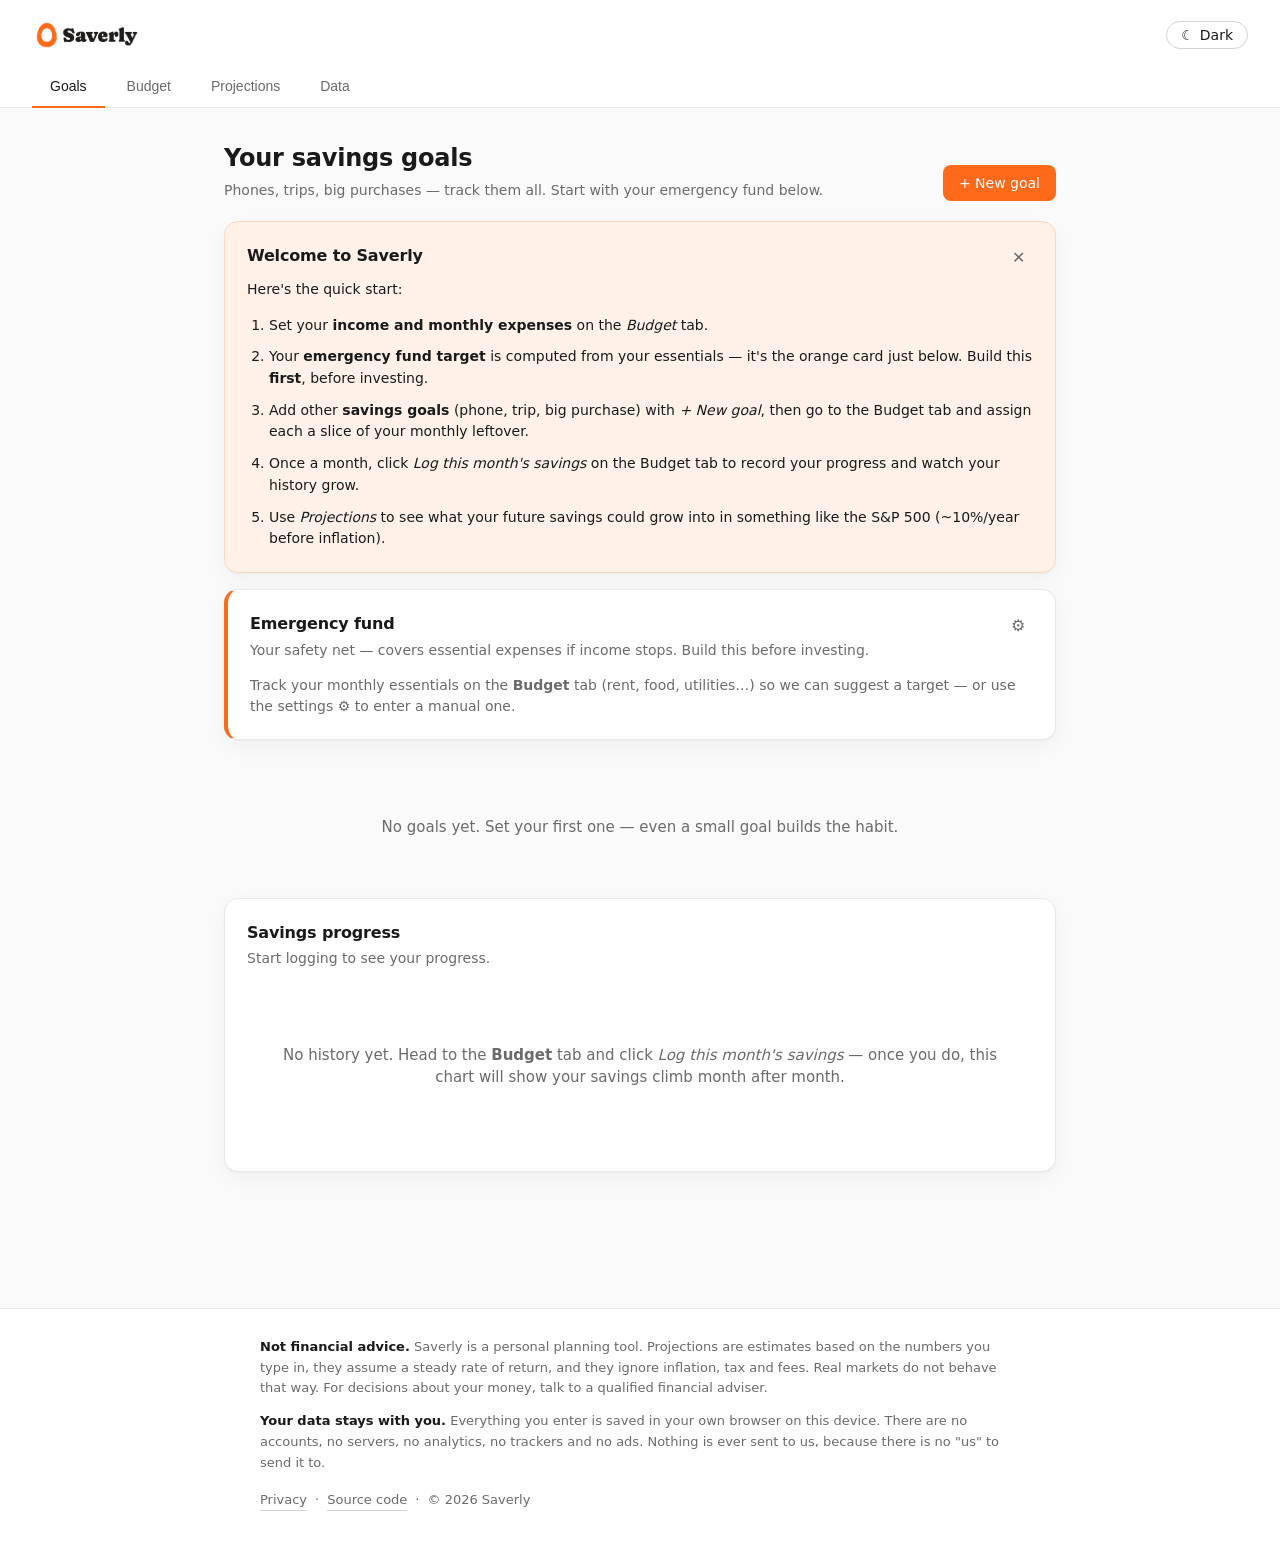
==== app.html @ cd6bf4cd "Add files via upload" ====
<!DOCTYPE html>
<html lang="en">
<head>
  <meta charset="UTF-8" />
  <meta name="viewport" content="width=device-width, initial-scale=1.0" />
  <title>Saverly - the app</title>
  <meta name="description" content="Free, private savings planner. Set goals, build an emergency fund, budget with the 50/30/20 rule, and project your growth. Your data never leaves your browser." />
  <link rel="canonical" href="https://saverly.app/app.html" />
  <meta name="robots" content="index, follow, max-image-preview:large" />

  <!-- Link previews (WhatsApp, Facebook, LinkedIn, iMessage, Slack) -->
  <meta property="og:type" content="website" />
  <meta property="og:site_name" content="Saverly" />
  <meta property="og:title" content="Saverly - Free Savings Goal Tracker &amp; Budget Planner" />
  <meta property="og:description" content="Set savings goals, build an emergency fund, budget with the 50/30/20 rule, and see how your money grows. Free, no account, your data stays on your device." />
  <meta property="og:url" content="https://saverly.app/app.html" />
  <meta property="og:image" content="https://saverly.app/og-image.png" />
  <meta property="og:image:width" content="1200" />
  <meta property="og:image:height" content="630" />
  <meta property="og:image:alt" content="Saverly - save, plan, grow" />
  <meta property="og:locale" content="en_GB" />
  <meta name="twitter:card" content="summary_large_image" />
  <meta name="twitter:title" content="Saverly - Free Savings Goal Tracker &amp; Budget Planner" />
  <meta name="twitter:description" content="Set savings goals, build an emergency fund, budget with the 50/30/20 rule, and see how your money grows. Free, no account, private." />
  <meta name="twitter:image" content="https://saverly.app/og-image.png" />

  <meta name="theme-color" content="#ff6a1a" />
  <meta name="color-scheme" content="light only" />
  <meta name="apple-mobile-web-app-capable" content="yes" />
  <meta name="mobile-web-app-capable" content="yes" />
  <meta name="apple-mobile-web-app-status-bar-style" content="default" />
  <meta name="apple-mobile-web-app-title" content="Saverly" />
  <link rel="manifest" href="manifest.webmanifest" />
  <link rel="icon" type="image/svg+xml" href="icon.svg" />
  <link rel="icon" type="image/png" sizes="32x32" href="favicon-32.png" />
  <link rel="icon" type="image/png" sizes="16x16" href="favicon-16.png" />
  <link rel="icon" href="favicon.ico" sizes="any" />
  <link rel="apple-touch-icon" sizes="180x180" href="apple-touch-icon.png" />
  <link rel="stylesheet" href="styles.css" />

  <!-- Tells Google exactly what this page is -->
  <script type="application/ld+json">
  {
    "@context": "https://schema.org",
    "@type": "WebApplication",
    "name": "Saverly",
    "url": "https://saverly.app/app.html",
    "description": "Free, private savings planner. Set goals, build an emergency fund, budget with the 50/30/20 rule, and project your growth. Your data never leaves your browser.",
    "applicationCategory": "FinanceApplication",
    "operatingSystem": "Any (web browser)",
    "browserRequirements": "Requires JavaScript",
    "offers": { "@type": "Offer", "price": "0", "priceCurrency": "EUR" },
    "featureList": [
      "Savings goals with progress tracking",
      "Emergency fund planner",
      "50/30/20 monthly budget",
      "Compound growth projections",
      "Export and import your data as JSON",
      "Works offline, installable as an app"
    ]
  }
  </script>
  <script>
    // Apply saved theme before paint so there's no flash of the wrong palette.
    try {
      var t = localStorage.getItem("nestegg.theme");
      if (t === "dark") document.documentElement.setAttribute("data-theme", "dark");
    } catch (e) {}
  </script>
</head>
<body>
  <header class="app-header">
    <div class="brand">
      <div class="brand-left">
        <h1 class="brand-title">
          <a href="index.html" aria-label="Saverly home"><span class="brand-logo" role="img" aria-label="Saverly"></span>
          </a><span class="visually-hidden">Saverly</span>
        </h1>
      </div>
      <button class="theme-toggle" id="theme-toggle" aria-label="Toggle theme">
        <span id="theme-toggle-icon">☾</span>
        <span id="theme-toggle-label">Dark</span>
      </button>
    </div>
    <nav class="tabs" role="tablist">
      <button class="tab active" data-view="goals" role="tab">Goals</button>
      <button class="tab" data-view="budget" role="tab">Budget</button>
      <button class="tab" data-view="projections" role="tab">Projections</button>
      <button class="tab" data-view="data" role="tab">Data</button>
    </nav>
  </header>

  <main class="container">

    <!-- Global notice: backup reminder / install nudge. Shown on every tab. -->
    <div class="notice hidden" id="global-notice" role="status">
      <div class="notice-body">
        <p class="notice-text" id="global-notice-text"></p>
        <div class="notice-actions">
          <button class="btn btn-primary btn-sm" id="global-notice-action">Back up now</button>
          <button class="btn btn-ghost btn-sm" id="global-notice-dismiss">Not now</button>
        </div>
      </div>
    </div>

    <!-- ───────── GOALS ───────── -->
    <section class="view active" id="view-goals">
      <div class="view-header">
        <div>
          <h2>Your savings goals</h2>
          <p class="subtle">Phones, trips, big purchases — track them all. Start with your emergency fund below.</p>
        </div>
        <button class="btn btn-primary" id="add-goal-btn">+ New goal</button>
      </div>

      <div class="card onboarding-card hidden" id="onboarding-card">
        <div class="onboarding-header">
          <h3>Welcome to Saverly</h3>
          <button class="btn-icon" id="onboarding-dismiss" title="Dismiss" aria-label="Dismiss">✕</button>
        </div>
        <p class="card-text" style="color: var(--ink);">Here's the quick start:</p>
        <ol class="onboarding-steps">
          <li>Set your <strong>income and monthly expenses</strong> on the <em>Budget</em> tab.</li>
          <li>Your <strong>emergency fund target</strong> is computed from your essentials — it's the orange card just below. Build this <strong>first</strong>, before investing.</li>
          <li>Add other <strong>savings goals</strong> (phone, trip, big purchase) with <em>+ New goal</em>, then go to the Budget tab and assign each a slice of your monthly leftover.</li>
          <li>Once a month, click <em>Log this month's savings</em> on the Budget tab to record your progress and watch your history grow.</li>
          <li>Use <em>Projections</em> to see what your future savings could grow into in something like the S&amp;P 500 (~10%/year before inflation).</li>
        </ol>
      </div>

      <div class="card networth-card hidden" id="networth-card">
        <div class="networth-label">Your savings, so far</div>
        <div class="networth-value" id="networth-value">€0</div>
        <div class="networth-sub" id="networth-sub"></div>
      </div>

      <div class="card emergency-fund-card" id="emergency-fund-card">
        <div class="ef-header">
          <div>
            <h3>Emergency fund</h3>
            <p class="subtle">Your safety net — covers essential expenses if income stops. Build this before investing.</p>
          </div>
          <button class="btn-icon" id="ef-settings-toggle" title="Settings">⚙</button>
        </div>

        <div class="ef-body" id="ef-body"></div>

        <div class="ef-settings hidden" id="ef-settings">
          <div class="form-row">
            <label>
              <span>Months of essentials to cover</span>
              <input type="range" id="ef-months" min="1" max="12" step="1" value="6" />
              <output id="ef-months-out">6 months</output>
            </label>
          </div>
          <div class="form-row">
            <label>
              <span>Manual target override (€)</span>
              <input type="number" id="ef-manual-target" min="0" step="100" placeholder="leave blank to auto-compute" />
            </label>
            <label>
              <span>Current balance (€)</span>
              <input type="number" id="ef-saved" min="0" step="10" />
            </label>
          </div>
          <p class="footnote">"Essentials" = Housing, Utilities, Phone &amp; internet, Food &amp; groceries, Transport, Health &amp; insurance.</p>
        </div>
      </div>

      <div class="goal-form hidden" id="goal-form">
        <h3 class="goal-form-title" id="goal-form-title">New goal</h3>
        <div class="form-row">
          <label style="flex: 0 0 110px;">
            <span>Icon</span>
            <select id="goal-icon">
              <option value="">—</option>
              <option value="✈">✈ Travel</option>
              <option value="🏖">🏖 Vacation</option>
              <option value="📱">📱 Tech</option>
              <option value="🏠">🏠 Home</option>
              <option value="🚗">🚗 Car</option>
              <option value="👶">👶 Baby</option>
              <option value="🎓">🎓 Education</option>
              <option value="💍">💍 Wedding</option>
              <option value="🎁">🎁 Gift</option>
              <option value="💰">💰 Money</option>
            </select>
          </label>
          <label>
            <span>Goal name</span>
            <input type="text" id="goal-name" placeholder="e.g. Trip to Japan" />
          </label>
          <label style="flex: 0 0 130px;">
            <span>Target (€)</span>
            <input type="number" id="goal-target" min="0" step="1" placeholder="2500" />
          </label>
        </div>
        <div class="form-row">
          <label>
            <span>Already saved (€)</span>
            <input type="number" id="goal-saved" min="0" step="1" placeholder="0" />
          </label>
          <label>
            <span>Target date</span>
            <input type="date" id="goal-date" />
          </label>
        </div>
        <div class="form-actions">
          <button class="btn btn-ghost" id="cancel-goal-btn">Cancel</button>
          <button class="btn btn-primary" id="save-goal-btn">Save goal</button>
        </div>
      </div>

      <div class="goal-list" id="goal-list"></div>
      <div class="empty-state hidden" id="goals-empty">
        <p>No goals yet. Set your first one — even a small goal builds the habit.</p>
      </div>

      <div class="card" id="history-card">
        <div class="card-header">
          <div>
            <h3>Savings progress</h3>
            <span class="subtle" id="history-summary">Start logging to see your progress.</span>
          </div>
        </div>
        <div class="empty-state hidden" id="history-empty">
          <p>No history yet. Head to the <strong>Budget</strong> tab and click <em>Log this month's savings</em> — once you do, this chart will show your savings climb month after month.</p>
        </div>
        <canvas id="history-chart"></canvas>
      </div>
    </section>

    <!-- ───────── BUDGET ───────── -->
    <section class="view" id="view-budget">
      <div class="view-header">
        <div>
          <h2>Monthly budget</h2>
          <p class="subtle">The 50/30/20 rule: needs, wants, and savings. Adjust to fit your life.</p>
        </div>
      </div>

      <div class="card">
        <label class="big-input">
          <span>Monthly income (€, after tax)</span>
          <input type="number" id="income" min="0" step="1" placeholder="2000" />
        </label>
      </div>

      <div class="card">
        <div class="card-header">
          <h3>How you split it</h3>
          <button class="btn btn-ghost btn-sm" id="reset-split-btn">Reset to 50/30/20</button>
        </div>
        <div class="split-rows" id="split-rows"></div>
        <div class="split-total" id="split-total"></div>
      </div>

      <div class="card hint" id="budget-hint"></div>

      <div class="card hidden" id="goal-alloc-card">
        <div class="card-header">
          <h3>Send your savings to your goals</h3>
          <span class="subtle" id="goal-alloc-summary"></span>
        </div>
        <div class="split-rows" id="goal-alloc-rows"></div>
        <div class="empty-state hidden" id="goal-alloc-empty">
          <p>No goals yet. Add one on the <strong>Goals</strong> tab and you can dedicate a slice of your savings to it.</p>
        </div>
        <div class="alloc-actions hidden" id="alloc-actions">
          <button class="btn btn-ghost btn-sm" id="suggest-split-btn" title="Distribute based on how much each goal needs per month">Suggest balanced split</button>
          <button class="btn btn-primary btn-sm" id="log-savings-btn">Log this month's savings</button>
        </div>
        <div class="log-confirm-panel hidden" id="log-confirm-panel"></div>
        <div class="log-status hidden" id="log-status">
          <span class="subtle" id="log-status-text"></span>
          <button class="btn btn-ghost btn-sm" id="undo-log-btn">Undo last log</button>
        </div>
      </div>

      <div class="card" id="expense-card">
        <div class="card-header">
          <div>
            <h3>Monthly expenses</h3>
            <span class="subtle" id="expense-total">Nothing tracked yet</span>
          </div>
          <button class="btn btn-primary btn-sm" id="add-expense-btn">+ Add expense</button>
        </div>

        <div class="expense-form hidden" id="expense-form">
          <h4 class="form-title" id="expense-form-title">New expense</h4>
          <div class="form-row">
            <label>
              <span>Description</span>
              <input type="text" id="expense-name" placeholder="e.g. Rent, Spotify, Groceries" />
            </label>
            <label>
              <span>Category</span>
              <select id="expense-category"></select>
            </label>
          </div>
          <div class="form-row">
            <label>
              <span>Amount (€)</span>
              <input type="number" id="expense-amount" min="0" step="1" placeholder="50" />
            </label>
            <label>
              <span>How often?</span>
              <select id="expense-frequency">
                <option value="monthly">Every month</option>
                <option value="yearly">Once a year</option>
              </select>
            </label>
          </div>
          <div class="form-actions">
            <button class="btn btn-ghost btn-sm" id="cancel-expense-btn">Cancel</button>
            <button class="btn btn-primary btn-sm" id="save-expense-btn">Save expense</button>
          </div>
        </div>

        <div class="expense-groups" id="expense-groups"></div>
        <div class="empty-state hidden" id="expense-empty">
          <p>No expenses tracked yet. Add your first one — even just your rent — to see how much you have left to save.</p>
        </div>
      </div>

      <div class="card hidden" id="expense-summary-card">
        <h3>Your monthly budget</h3>
        <div class="savings-rate-line hidden" id="savings-rate-line"></div>
        <div class="summary-rows" id="summary-rows"></div>
        <div class="summary-hint" id="summary-hint"></div>
      </div>
    </section>

    <!-- ───────── PROJECTIONS ───────── -->
    <section class="view" id="view-projections">
      <div class="view-header">
        <div>
          <h2>What if you keep saving?</h2>
          <p class="subtle">See what regular savings can grow into. The S&amp;P 500 averaged ~10%/year (before inflation) historically.</p>
        </div>
      </div>

      <div class="card">
        <div class="projection-inputs">
          <label>
            <span>Monthly contribution (€)</span>
            <input type="number" id="proj-monthly" min="0" step="10" value="200" />
          </label>
          <label>
            <span>Starting amount (€)</span>
            <input type="number" id="proj-initial" min="0" step="100" value="0" />
          </label>
          <label>
            <span>Years</span>
            <input type="range" id="proj-years" min="1" max="50" value="20" />
            <output id="proj-years-out">20 years</output>
          </label>
          <label>
            <span>Annual return (%)</span>
            <input type="range" id="proj-rate" min="0" max="15" step="0.5" value="10" />
            <output id="proj-rate-out">10% — S&amp;P 500 avg</output>
          </label>
          <label class="proj-full">
            <span>Annual inflation (%)</span>
            <input type="range" id="proj-inflation" min="0" max="8" step="0.5" value="2.5" />
            <output id="proj-inflation-out">2.5% — typical long-term</output>
          </label>
        </div>
      </div>

      <div class="card results">
        <div class="result-grid">
          <div class="result-block">
            <div class="result-label">Final balance</div>
            <div class="result-value" id="proj-final">€0</div>
            <div class="result-sub" id="proj-real">in today's money: €0</div>
          </div>
          <div class="result-block">
            <div class="result-label">You contributed</div>
            <div class="result-value subtle" id="proj-contrib">€0</div>
          </div>
          <div class="result-block">
            <div class="result-label">Growth from returns</div>
            <div class="result-value accent" id="proj-growth">€0</div>
          </div>
        </div>
        <canvas id="proj-chart" width="800" height="320"></canvas>
        <p class="footnote">Returns are not guaranteed. Markets fluctuate; past performance doesn't predict future results. This projection ignores inflation and taxes.</p>
      </div>
    </section>

    <!-- ───────── DATA ───────── -->
    <section class="view" id="view-data">
      <div class="view-header">
        <div>
          <h2>Your data</h2>
          <p class="subtle">Back up, restore, or reset. Everything is stored in your browser — exporting is the only way to keep it safe across devices or browser resets.</p>
        </div>
      </div>

      <div class="data-warning hidden" id="data-warning"></div>

      <div class="card">
        <h3>Install on this device</h3>
        <p class="card-text">Add Saverly to your home screen as a real app. Once installed, it opens in its own window and keeps working when you're offline.</p>
        <button class="btn btn-primary" id="install-btn" disabled>Install Saverly</button>
        <p class="card-text" id="install-help" style="margin: 14px 0 0 0; font-size: 13px;">
          <strong>iOS (Safari):</strong> tap the Share icon, then "Add to Home Screen".<br />
          <strong>Android (Chrome/Edge):</strong> the install button above turns on when the browser is ready.<br />
          <strong>Desktop (Chrome/Edge):</strong> a small install icon also appears in the address bar.
        </p>
      </div>

      <div class="card">
        <h3>Storage protection</h3>
        <p class="card-text">Browsers are allowed to clear a site's storage when space runs low, and on iPhone Safari clears it for any site you have not opened in about a week. Saverly can ask your browser to treat its data as protected instead.</p>
        <p class="card-text" id="persist-status"><strong>Checking…</strong></p>
        <button class="btn btn-primary hidden" id="persist-btn">Protect my data</button>
      </div>

      <div class="card">
        <h3>Move to another device</h3>
        <p class="card-text">Your phone and your laptop each keep their own copy, because nothing is stored on a server. To carry everything across, send yourself the file:</p>
        <ol class="steps-list">
          <li>On this device, tap <strong>Download my data</strong> below. You get a small <code>.json</code> file.</li>
          <li>Send that file to the other device however you like: email it to yourself, AirDrop it, or drop it in your cloud folder.</li>
          <li>On the other device, open Saverly, come back to this tab, and use <strong>Choose file…</strong> under Import.</li>
        </ol>
        <p class="card-text">The file goes straight from one device to the other. It never passes through us.</p>
      </div>

      <div class="card">
        <h3>Export</h3>
        <p class="card-text">Download a JSON file with all your goals, expenses, budget, emergency fund, and log history. Keep it as a backup, or use it to move to another browser or device.</p>
        <button class="btn btn-primary" id="export-btn">Download my data</button>
      </div>

      <div class="card">
        <h3>Import</h3>
        <p class="card-text">Restore from a Saverly backup file. <strong>This replaces your current data.</strong></p>
        <input type="file" id="import-file" accept=".json,application/json" hidden />
        <button class="btn btn-ghost" id="import-btn">Choose file…</button>
      </div>

      <div class="card">
        <h3>Reset</h3>
        <p class="card-text">Clear everything and start fresh. <strong>This cannot be undone</strong> — export a backup first if there's any chance you'll want it back.</p>
        <button class="btn btn-ghost danger" id="reset-btn">Reset everything</button>
      </div>
    </section>
  </main>

  <footer class="site-footer">
    <div class="site-footer-inner">
      <p><strong>Not financial advice.</strong> Saverly is a personal planning tool. Projections are estimates based on the numbers you type in, they assume a steady rate of return, and they ignore inflation, tax and fees. Real markets do not behave that way. For decisions about your money, talk to a qualified financial adviser.</p>
      <p><strong>Your data stays with you.</strong> Everything you enter is saved in your own browser on this device. There are no accounts, no servers, no analytics, no trackers and no ads. Nothing is ever sent to us, because there is no "us" to send it to.</p>
      <p class="site-footer-links">
        <a href="privacy.html">Privacy</a>
        <span aria-hidden="true">·</span>
        <a href="https://github.com/CatCarmo/saverly" rel="noopener">Source code</a>
        <span aria-hidden="true">·</span>
        <span>© 2026 Saverly</span>
      </p>
    </div>
  </footer>

  <script src="app.js"></script>
</body>
</html>
---- styles.css ----
:root {
  color-scheme: only light;
  --white: #ffffff;
  --bg: #fafafa;
  --black: #0f0f0f;
  --ink: #1a1a1a;
  --muted: #6b6b6b;
  --line: #e8e8e8;
  --line-strong: #d4d4d4;
  --orange: #ff6a1a;
  --orange-soft: #fff1e8;
  --orange-deep: #e85a0c;
  --shadow: 0 1px 2px rgba(0, 0, 0, 0.04), 0 8px 24px rgba(0, 0, 0, 0.04);
  --radius: 14px;
  --radius-sm: 8px;
}

[data-theme="dark"] {
  color-scheme: only dark;
  --white: #1c1c1e;     /* card surface */
  --bg: #0a0a0a;        /* page background */
  --black: #ffffff;     /* contrast color for "done" indicators */
  --ink: #f0f0f0;
  --muted: #8e8e93;
  --line: #2a2a2c;
  --line-strong: #3a3a3c;
  --orange: #ff6a1a;
  --orange-soft: #2a1a10; /* warm dark tint, replaces light orange */
  --orange-deep: #ff8540;
  --shadow: 0 1px 2px rgba(0, 0, 0, 0.5), 0 8px 24px rgba(0, 0, 0, 0.5);
}

* { box-sizing: border-box; }

html, body {
  margin: 0;
  padding: 0;
  background: var(--bg);
  color: var(--ink);
  font-family: -apple-system, BlinkMacSystemFont, "Segoe UI", Inter, system-ui, sans-serif;
  font-size: 15px;
  line-height: 1.5;
  -webkit-font-smoothing: antialiased;
}

h1, h2, h3 { margin: 0; font-weight: 600; letter-spacing: -0.01em; }
h1 { font-size: 20px; }
h2 { font-size: 24px; }
h3 { font-size: 16px; }
p { margin: 0; }
.subtle { color: var(--muted); font-size: 14px; }
.accent { color: var(--orange); }
.hidden { display: none !important; }

/* ───── Header ───── */
.app-header {
  background: var(--white);
  border-bottom: 1px solid var(--line);
  padding: 18px 32px 0;
  position: sticky;
  top: 0;
  z-index: 10;
}
.brand {
  display: flex;
  align-items: center;
  justify-content: space-between;
  gap: 12px;
  margin-bottom: 14px;
}
.brand-left {
  display: flex;
  align-items: center;
  gap: 12px;
}
.theme-toggle {
  background: transparent;
  border: 1px solid var(--line-strong);
  color: var(--ink);
  padding: 6px 14px;
  border-radius: 999px;
  font-size: 14px;
  font-weight: 500;
  cursor: pointer;
  font-family: inherit;
  display: inline-flex;
  align-items: center;
  gap: 6px;
  line-height: 1;
  transition: background 0.15s, border-color 0.15s, color 0.15s;
}
.theme-toggle:hover {
  background: var(--bg);
  border-color: var(--ink);
}
.brand-title { margin: 0; line-height: 0; }
/* Her exported artwork. Only the matching theme's file is ever downloaded,
   because a background-image on a hidden element is never fetched. */
.brand-logo {
  display: block;
  width: 110px;
  height: 34px;
  background: url("logo-light.png") no-repeat center / contain;
}
[data-theme="dark"] .brand-logo { background-image: url("logo-dark.png"); }
.visually-hidden {
  position: absolute;
  width: 1px; height: 1px;
  margin: -1px; padding: 0;
  overflow: hidden;
  clip: rect(0 0 0 0);
  white-space: nowrap;
  border: 0;
}
.tabs {
  display: flex;
  gap: 4px;
}
.tab {
  background: transparent;
  border: none;
  padding: 12px 18px;
  font-size: 14px;
  font-weight: 500;
  color: var(--muted);
  cursor: pointer;
  border-bottom: 2px solid transparent;
  margin-bottom: -1px;
  transition: color 0.15s, border-color 0.15s;
}
.tab:hover { color: var(--ink); }
.tab.active {
  color: var(--ink);
  border-bottom-color: var(--orange);
}

/* ───── Layout ───── */
.container {
  max-width: 880px;
  margin: 0 auto;
  padding: 32px 24px 80px;
}
.view { display: none; }
.view.active { display: block; }
.view-header {
  display: flex;
  align-items: flex-end;
  justify-content: space-between;
  gap: 16px;
  margin-bottom: 20px;
}
.view-header h2 { margin-bottom: 4px; }

/* ───── Cards ───── */
.card {
  background: var(--white);
  border: 1px solid var(--line);
  border-radius: var(--radius);
  padding: 22px;
  box-shadow: var(--shadow);
  margin-bottom: 16px;
}
.card-header {
  display: flex;
  justify-content: space-between;
  align-items: center;
  margin-bottom: 14px;
}
.hint {
  background: var(--orange-soft);
  border-color: #fcd7bf;
  color: var(--ink);
  font-size: 14px;
}

/* ───── Buttons ───── */
.btn {
  border: none;
  border-radius: var(--radius-sm);
  padding: 10px 16px;
  font-size: 14px;
  font-weight: 500;
  cursor: pointer;
  font-family: inherit;
  transition: background 0.15s, color 0.15s, border-color 0.15s;
}
.btn-sm { padding: 6px 12px; font-size: 13px; }
.btn-primary {
  background: var(--orange);
  color: var(--white);
}
.btn-primary:hover { background: var(--orange-deep); }
.btn-ghost {
  background: transparent;
  color: var(--ink);
  border: 1px solid var(--line-strong);
}
.btn-ghost:hover { background: var(--bg); }
.btn:disabled { opacity: 0.4; cursor: not-allowed; }
.btn:disabled:hover { background: var(--orange); }
.btn-ghost:disabled:hover { background: transparent; }
.btn-icon {
  background: transparent;
  border: none;
  color: var(--muted);
  cursor: pointer;
  font-size: 16px;
  padding: 4px 8px;
  border-radius: 6px;
}
.btn-icon:hover { background: var(--bg); color: var(--ink); }

/* ───── Forms ───── */
label {
  display: flex;
  flex-direction: column;
  gap: 6px;
  font-size: 13px;
  font-weight: 500;
  color: var(--ink);
  flex: 1;
}
label > span { color: var(--muted); font-weight: 500; }
input[type="text"],
input[type="number"],
input[type="date"] {
  border: 1px solid var(--line-strong);
  border-radius: var(--radius-sm);
  padding: 10px 12px;
  font-size: 15px;
  font-family: inherit;
  color: var(--ink);
  background: var(--white);
  outline: none;
  transition: border-color 0.15s, box-shadow 0.15s;
}
input[type="text"]:focus,
input[type="number"]:focus,
input[type="date"]:focus {
  border-color: var(--orange);
  box-shadow: 0 0 0 3px var(--orange-soft);
}

select {
  border: 1px solid var(--line-strong);
  border-radius: var(--radius-sm);
  padding: 10px 12px;
  font-size: 15px;
  font-family: inherit;
  color: var(--ink);
  background-color: var(--white);
  outline: none;
  cursor: pointer;
  appearance: none;
  -webkit-appearance: none;
  background-image: url("data:image/svg+xml;charset=UTF-8,%3csvg xmlns='http://www.w3.org/2000/svg' viewBox='0 0 24 24' fill='none' stroke='%23666' stroke-width='2'%3e%3cpolyline points='6 9 12 15 18 9'%3e%3c/polyline%3e%3c/svg%3e");
  background-repeat: no-repeat;
  background-position: right 10px center;
  background-size: 16px;
  padding-right: 36px;
  transition: border-color 0.15s, box-shadow 0.15s;
}
select:focus {
  border-color: var(--orange);
  box-shadow: 0 0 0 3px var(--orange-soft);
}
.form-row {
  display: flex;
  gap: 14px;
  margin-bottom: 14px;
  flex-wrap: wrap;
}
.form-actions {
  display: flex;
  justify-content: flex-end;
  gap: 10px;
  margin-top: 8px;
}
.big-input span { font-size: 13px; }
.big-input input {
  font-size: 28px;
  font-weight: 600;
  padding: 14px 16px;
  letter-spacing: -0.01em;
}

/* ───── Range sliders ───── */
input[type="range"] {
  -webkit-appearance: none;
  appearance: none;
  width: 100%;
  height: 4px;
  background: var(--line);
  border-radius: 999px;
  outline: none;
  margin: 8px 0;
}
input[type="range"]::-webkit-slider-thumb {
  -webkit-appearance: none;
  width: 20px;
  height: 20px;
  border-radius: 50%;
  background: var(--orange);
  cursor: pointer;
  border: 3px solid var(--white);
  box-shadow: 0 1px 4px rgba(0,0,0,0.2);
}
input[type="range"]::-moz-range-thumb {
  width: 20px;
  height: 20px;
  border-radius: 50%;
  background: var(--orange);
  cursor: pointer;
  border: 3px solid var(--white);
  box-shadow: 0 1px 4px rgba(0,0,0,0.2);
}
output {
  font-size: 13px;
  color: var(--muted);
  font-weight: 500;
}

.goal-form {
  background: var(--white);
  border: 1px solid var(--line);
  border-radius: var(--radius);
  padding: 22px;
  margin-bottom: 16px;
  box-shadow: var(--shadow);
}
.goal-form-title { margin-bottom: 14px; }
.goal-actions { display: flex; gap: 4px; }

/* ───── Goal list ───── */
.goal-list { display: flex; flex-direction: column; gap: 12px; }
.goal-item {
  background: var(--white);
  border: 1px solid var(--line);
  border-radius: var(--radius);
  padding: 20px;
  box-shadow: var(--shadow);
}
.goal-top {
  display: flex;
  justify-content: space-between;
  align-items: flex-start;
  gap: 12px;
  margin-bottom: 14px;
}
.goal-name { font-size: 17px; font-weight: 600; }
.goal-icon { margin-right: 8px; font-size: 18px; }
.goal-meta { color: var(--muted); font-size: 13px; margin-top: 2px; }
.goal-amounts {
  font-size: 13px;
  color: var(--muted);
  margin-bottom: 8px;
  display: flex;
  justify-content: space-between;
}
.goal-amounts strong { color: var(--ink); font-weight: 600; }
.progress-bar {
  height: 8px;
  background: var(--line);
  border-radius: 999px;
  overflow: hidden;
}
.progress-fill {
  height: 100%;
  background: var(--orange);
  border-radius: 999px;
  transition: width 0.3s ease;
}
.progress-fill.done { background: var(--black); }
.goal-footer {
  margin-top: 10px;
  font-size: 13px;
  color: var(--muted);
}
.empty-state {
  text-align: center;
  padding: 60px 20px;
  color: var(--muted);
}

/* ───── Onboarding ───── */
.onboarding-card {
  background: var(--orange-soft);
  border-color: #fcd7bf;
}
[data-theme="dark"] .onboarding-card { border-color: #3a2010; }
.onboarding-header {
  display: flex;
  justify-content: space-between;
  align-items: flex-start;
  margin-bottom: 8px;
}
.onboarding-header h3 { margin: 0; }
.onboarding-steps {
  padding-left: 22px;
  margin: 12px 0 0 0;
}
.onboarding-steps li {
  margin-bottom: 10px;
  line-height: 1.55;
  font-size: 14px;
  color: var(--ink);
}
.onboarding-steps li:last-child { margin-bottom: 0; }

/* ───── Net worth headline ───── */
.networth-card {
  text-align: center;
  padding: 28px 22px;
}
.networth-label {
  font-size: 11px;
  text-transform: uppercase;
  letter-spacing: 0.08em;
  color: var(--muted);
  margin-bottom: 8px;
  font-weight: 600;
}
.networth-value {
  font-size: 42px;
  font-weight: 600;
  color: var(--orange);
  letter-spacing: -0.02em;
  font-variant-numeric: tabular-nums;
  line-height: 1.1;
}
.networth-sub {
  font-size: 13px;
  color: var(--muted);
  margin-top: 8px;
  line-height: 1.5;
}
.networth-sub strong { color: var(--ink); font-weight: 600; }

/* ───── Emergency fund ───── */
.emergency-fund-card {
  border-left: 4px solid var(--orange);
}
.ef-header {
  display: flex;
  justify-content: space-between;
  align-items: flex-start;
  gap: 12px;
  margin-bottom: 14px;
}
.ef-header h3 { margin-bottom: 4px; }
.ef-meta {
  font-size: 13px;
  color: var(--muted);
  margin-bottom: 12px;
}
.ef-amounts {
  display: flex;
  justify-content: space-between;
  font-size: 14px;
  margin-bottom: 8px;
}
.ef-amounts strong { color: var(--ink); font-weight: 600; }
.ef-celebrate {
  background: var(--orange-soft);
  border: 1px solid #fcd7bf;
  padding: 14px;
  border-radius: var(--radius-sm);
  font-size: 14px;
  line-height: 1.5;
}
.ef-celebrate strong { color: var(--orange-deep); }
.ef-settings {
  margin-top: 16px;
  padding-top: 16px;
  border-top: 1px solid var(--line);
}
.emergency-fund-row .split-name { color: var(--orange-deep); font-weight: 600; }

/* ───── Savings history chart ───── */
#history-chart {
  width: 100%;
  height: 260px;
  display: block;
  margin-top: 8px;
}

/* ───── Data tab ───── */
.card-text {
  margin: 0 0 14px 0;
  line-height: 1.55;
  color: var(--muted);
  font-size: 14px;
}
.card-text strong { color: var(--ink); }
.btn-ghost.danger {
  color: var(--orange-deep);
  border-color: var(--orange-deep);
}
.btn-ghost.danger:hover { background: var(--orange-soft); }

.data-warning {
  background: var(--orange-soft);
  border: 1px solid #fcd7bf;
  padding: 12px 14px;
  border-radius: var(--radius-sm);
  margin-bottom: 16px;
  font-size: 14px;
  line-height: 1.5;
}
[data-theme="dark"] .data-warning { border-color: #3a2010; }

/* ───── Dark-mode overrides for spots that hardcode light colors ───── */
[data-theme="dark"] .hint,
[data-theme="dark"] .log-confirm-panel,
[data-theme="dark"] .summary-hint,
[data-theme="dark"] .ef-celebrate,
[data-theme="dark"] .log-warning {
  border-color: #3a2010;
}
[data-theme="dark"] .log-confirm-list li { border-bottom-color: #3a2010; }
[data-theme="dark"] .log-warning { background: #2a1810; color: #ff8540; }
[data-theme="dark"] .summary-hint.warning {
  background: var(--white);
  border-color: var(--orange-deep);
  color: var(--orange-deep);
}

/* ───── Budget split ───── */
.split-rows { display: flex; flex-direction: column; gap: 14px; }
.split-row {
  display: grid;
  grid-template-columns: 110px 1fr 80px 110px;
  gap: 12px;
  align-items: center;
}
.split-name { font-weight: 500; }
.split-name small { color: var(--muted); font-weight: 400; display: block; font-size: 12px; }
.split-row input[type="range"] { margin: 0; }
.split-row input[type="number"] {
  text-align: right;
  font-size: 13px;
  padding: 6px 10px;
}
.split-amount {
  text-align: right;
  font-weight: 600;
  font-variant-numeric: tabular-nums;
}
.split-total {
  margin-top: 16px;
  padding-top: 14px;
  border-top: 1px solid var(--line);
  display: flex;
  justify-content: space-between;
  font-size: 14px;
}
.split-total.over { color: var(--orange-deep); }

.unassigned-row .split-name,
.unassigned-row .split-amount { color: var(--muted); }
.unassigned-row .split-name { font-weight: 500; }
.unassigned-info {
  grid-column: 2 / span 2;
  color: var(--muted);
  font-size: 13px;
  font-style: italic;
}

#goal-alloc-summary.over { color: var(--orange-deep); font-weight: 600; }

.alloc-actions {
  display: flex;
  justify-content: space-between;
  gap: 12px;
  margin-top: 18px;
  padding-top: 14px;
  border-top: 1px solid var(--line);
}

.log-confirm-panel {
  margin-top: 14px;
  padding: 16px;
  background: var(--orange-soft);
  border: 1px solid #fcd7bf;
  border-radius: var(--radius-sm);
}
.log-confirm-title { font-weight: 600; margin-bottom: 10px; font-size: 14px; }
.log-confirm-list { list-style: none; padding: 0; margin: 0 0 14px 0; }
.log-confirm-list li {
  display: flex;
  justify-content: space-between;
  padding: 5px 0;
  font-size: 14px;
  border-bottom: 1px dashed #fcd7bf;
}
.log-confirm-list li:last-child { border-bottom: none; }
.log-confirm-list strong { color: var(--orange-deep); font-variant-numeric: tabular-nums; }
.log-confirm-actions { display: flex; justify-content: flex-end; gap: 8px; }

.log-warning {
  background: #fff4e6;
  color: var(--orange-deep);
  border: 1px solid #ffd8b3;
  padding: 10px 12px;
  border-radius: var(--radius-sm);
  margin-bottom: 12px;
  font-size: 13px;
  font-weight: 500;
}

.log-status {
  display: flex;
  justify-content: space-between;
  align-items: center;
  gap: 12px;
  margin-top: 10px;
  font-size: 13px;
  color: var(--muted);
}

/* ───── Expenses ───── */
.card-header > div h3 { margin-bottom: 2px; }
.form-title { margin: 0 0 14px 0; font-size: 16px; font-weight: 600; }

.expense-form {
  background: var(--bg);
  border: 1px solid var(--line);
  border-radius: var(--radius-sm);
  padding: 16px;
  margin-bottom: 18px;
}

.expense-groups { display: flex; flex-direction: column; gap: 18px; }
.expense-group-header {
  display: flex;
  justify-content: space-between;
  align-items: center;
  padding: 8px 0;
  border-bottom: 1px solid var(--line);
  margin-bottom: 4px;
  font-size: 12px;
  text-transform: uppercase;
  letter-spacing: 0.08em;
  font-weight: 600;
  color: var(--muted);
}
.expense-group-total { color: var(--ink); font-size: 13px; }
.expense-item {
  display: grid;
  grid-template-columns: 1fr auto auto;
  gap: 12px;
  align-items: center;
  padding: 10px 4px;
  border-bottom: 1px solid var(--line);
}
.expense-item:last-child { border-bottom: none; }
.expense-name { font-size: 14px; }
.expense-amount {
  font-weight: 600;
  font-variant-numeric: tabular-nums;
  text-align: right;
  min-width: 70px;
}
.expense-amount-sub {
  display: block;
  font-size: 11px;
  font-weight: 400;
  color: var(--muted);
  margin-top: 2px;
}
.expense-actions { display: flex; gap: 0; }

/* ───── Plan vs reality summary ───── */
.savings-rate-line {
  display: inline-block;
  background: var(--orange-soft);
  border: 1px solid #fcd7bf;
  color: var(--orange-deep);
  font-size: 13px;
  font-weight: 500;
  padding: 4px 10px;
  border-radius: 999px;
  margin-bottom: 14px;
}
[data-theme="dark"] .savings-rate-line { border-color: #3a2010; }

.summary-rows { display: flex; flex-direction: column; gap: 4px; margin-bottom: 16px; }
.summary-row {
  display: flex;
  justify-content: space-between;
  padding: 8px 0;
  font-size: 15px;
}
.summary-row span:last-child {
  font-weight: 600;
  font-variant-numeric: tabular-nums;
}
.summary-row.subtotal {
  border-top: 1px solid var(--line);
  padding-top: 12px;
  margin-top: 4px;
}
.summary-row.subtotal span:last-child {
  font-size: 17px;
  font-weight: 600;
  color: var(--ink);
}
.summary-row.subtotal.negative span:last-child { color: var(--orange-deep); }

.summary-row.deduction-row {
  padding: 4px 0;
  font-size: 14px;
}
.summary-row.deduction-row .indented {
  padding-left: 14px;
  color: var(--muted);
}
.summary-row.deduction-row span:last-child {
  color: var(--muted);
  font-weight: 500;
}

.summary-row.total {
  border-top: 1px solid var(--line);
  padding-top: 14px;
  margin-top: 6px;
  font-size: 16px;
}
.summary-row.total span:last-child {
  font-size: 24px;
  color: var(--orange);
}
.summary-row.total.negative span:last-child { color: var(--orange-deep); }

.summary-hint {
  background: var(--orange-soft);
  border: 1px solid #fcd7bf;
  padding: 12px 14px;
  border-radius: var(--radius-sm);
  font-size: 14px;
  line-height: 1.5;
}
.summary-hint.warning {
  background: #fff;
  border-color: var(--orange-deep);
  color: var(--orange-deep);
  font-weight: 500;
}

.toast {
  position: fixed;
  bottom: 24px;
  left: 50%;
  transform: translateX(-50%) translateY(20px);
  background: var(--black);
  color: var(--white);
  padding: 12px 18px;
  border-radius: var(--radius-sm);
  font-size: 14px;
  box-shadow: 0 8px 24px rgba(0,0,0,0.18);
  opacity: 0;
  pointer-events: none;
  transition: opacity 0.2s, transform 0.2s;
  z-index: 100;
}
.toast.show {
  opacity: 1;
  transform: translateX(-50%) translateY(0);
}

.goal-budget-line {
  font-size: 13px;
  color: var(--orange-deep);
  background: var(--orange-soft);
  border-radius: var(--radius-sm);
  padding: 8px 10px;
  margin-top: 10px;
}
.goal-budget-line strong { color: var(--ink); }

/* ───── Projection results ───── */
.projection-inputs {
  display: grid;
  grid-template-columns: 1fr 1fr;
  gap: 18px;
}
.projection-inputs label.proj-full { grid-column: 1 / -1; }
.result-sub {
  margin-top: 4px;
  font-size: 12px;
  color: var(--muted);
  font-variant-numeric: tabular-nums;
}
.result-grid {
  display: grid;
  grid-template-columns: repeat(3, 1fr);
  gap: 16px;
  margin-bottom: 22px;
}
.result-block {
  padding: 14px;
  border-right: 1px solid var(--line);
}
.result-block:last-child { border-right: none; }
.result-label {
  font-size: 12px;
  color: var(--muted);
  text-transform: uppercase;
  letter-spacing: 0.06em;
  margin-bottom: 6px;
}
.result-value {
  font-size: 26px;
  font-weight: 600;
  letter-spacing: -0.01em;
  font-variant-numeric: tabular-nums;
}
#proj-chart {
  width: 100%;
  height: 320px;
  display: block;
}
.footnote {
  font-size: 12px;
  color: var(--muted);
  margin-top: 12px;
  line-height: 1.5;
}

/* ───── Responsive ───── */
@media (max-width: 640px) {
  .app-header { padding: 16px 16px 0; }
  .container { padding: 24px 16px 60px; }
  .view-header { flex-direction: column; align-items: stretch; }
  .form-row { flex-direction: column; }
  .projection-inputs { grid-template-columns: 1fr; }
  .result-grid { grid-template-columns: 1fr; }
  .result-block { border-right: none; border-bottom: 1px solid var(--line); }
  .result-block:last-child { border-bottom: none; }
  .split-row {
    grid-template-columns: 1fr 90px;
    gap: 8px;
  }
  .split-row input[type="range"] { grid-column: 1 / -1; }
}

/* ───── Site footer ───── */
.site-footer {
  border-top: 1px solid var(--line);
  background: var(--white);
  margin-top: 40px;
  padding: 28px 32px 40px;
}
.site-footer-inner {
  max-width: 760px;
  margin: 0 auto;
  display: flex;
  flex-direction: column;
  gap: 12px;
}
.site-footer p {
  color: var(--muted);
  font-size: 13px;
  line-height: 1.6;
}
.site-footer strong { color: var(--ink); font-weight: 600; }
.site-footer-links {
  display: flex;
  flex-wrap: wrap;
  align-items: center;
  gap: 8px;
  padding-top: 4px;
}
.site-footer-links a {
  color: var(--muted);
  text-decoration: none;
  border-bottom: 1px solid var(--line-strong);
}
.site-footer-links a:hover { color: var(--orange); border-bottom-color: var(--orange); }

/* ───── Static content pages (privacy, etc.) ───── */
.prose {
  max-width: 720px;
  margin: 0 auto;
  padding: 32px 0 8px;
  display: flex;
  flex-direction: column;
  gap: 18px;
}
.prose h2 { margin-bottom: 2px; }
.prose h3 { margin-top: 10px; }
.prose p, .prose li { color: var(--ink); font-size: 15px; line-height: 1.65; }
.prose ul { margin: 0; padding-left: 20px; display: flex; flex-direction: column; gap: 8px; }
.prose a { color: var(--orange); }
.prose .updated { color: var(--muted); font-size: 13px; }

@media (max-width: 640px) {
  .site-footer { padding: 24px 18px 32px; }
}

/* ───── Global notice bar (backup reminder / install nudge) ───── */
.notice {
  background: var(--orange-soft);
  border: 1px solid #fcd7bf;
  border-radius: var(--radius);
  padding: 14px 16px;
  margin-bottom: 22px;
}
[data-theme="dark"] .notice { border-color: #3a2010; }
.notice-body {
  display: flex;
  align-items: center;
  justify-content: space-between;
  gap: 16px;
  flex-wrap: wrap;
}
.notice-text {
  flex: 1 1 320px;
  font-size: 14px;
  line-height: 1.55;
  color: var(--ink);
}
.notice-text strong { font-weight: 600; }
.notice-actions {
  display: flex;
  align-items: center;
  gap: 8px;
  flex-shrink: 0;
}

/* ───── Numbered step lists inside cards ───── */
.steps-list {
  margin: 12px 0 0;
  padding-left: 20px;
  display: flex;
  flex-direction: column;
  gap: 8px;
  color: var(--muted);
  font-size: 14px;
  line-height: 1.55;
}
.steps-list strong { color: var(--ink); font-weight: 600; }
.steps-list code {
  background: var(--bg);
  border: 1px solid var(--line);
  border-radius: 4px;
  padding: 1px 5px;
  font-size: 12.5px;
}
.steps-list + .card-text { margin-top: 12px; }
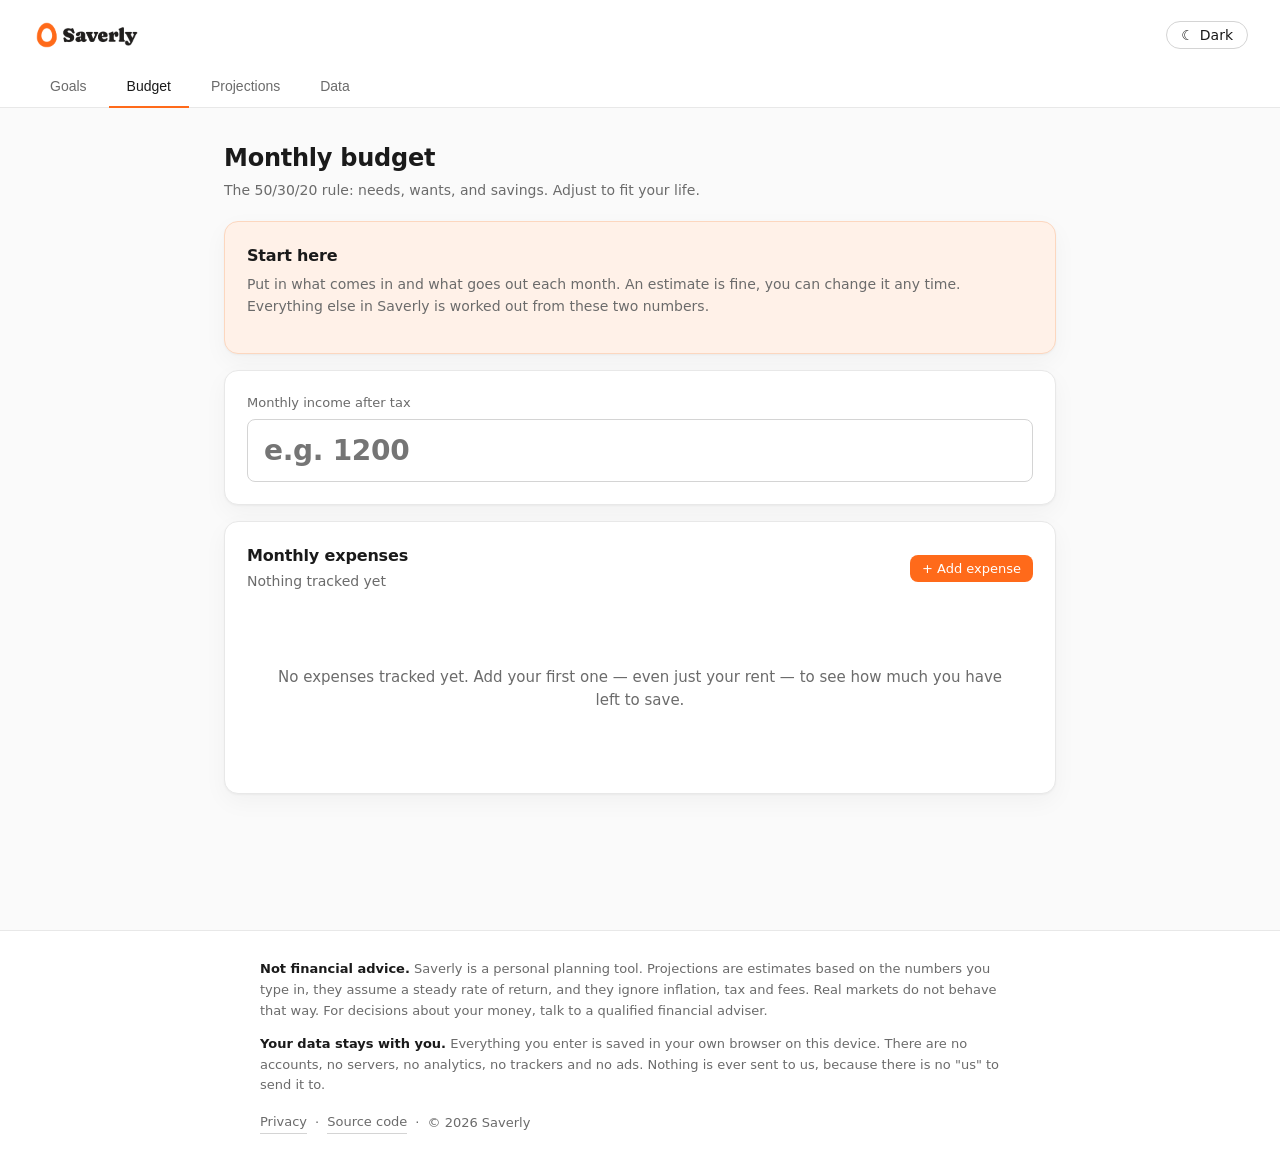
==== commit c3ff9916: "melhorias no primeiro arranque e toque no telemovel melhorias no primeiro arranque e toque no telemo" ====
--- a/app.html
+++ b/app.html
@@ -105,6 +105,17 @@
 
     <!-- ───────── GOALS ───────── -->
     <section class="view active" id="view-goals">
+      <div class="card onboarding-card hidden" id="onboarding-card">
+        <div class="onboarding-header">
+          <h3>Three steps and you're set up</h3>
+          <button class="btn-icon" id="onboarding-dismiss" title="Dismiss" aria-label="Dismiss">✕</button>
+        </div>
+        <ol class="onboarding-steps">
+          <li><strong>Your income and expenses</strong>, on the <em>Budget</em> tab. Rough numbers are fine.</li>
+          <li><strong>Your emergency fund target</strong> appears here on its own, worked out from what you just entered.</li>
+          <li><strong>Add one goal.</strong> A trip, a phone, a deposit. Just one, to begin.</li>
+        </ol>
+      </div>
       <div class="view-header">
         <div>
           <h2>Your savings goals</h2>
@@ -113,20 +124,6 @@
         <button class="btn btn-primary" id="add-goal-btn">+ New goal</button>
       </div>
 
-      <div class="card onboarding-card hidden" id="onboarding-card">
-        <div class="onboarding-header">
-          <h3>Welcome to Saverly</h3>
-          <button class="btn-icon" id="onboarding-dismiss" title="Dismiss" aria-label="Dismiss">✕</button>
-        </div>
-        <p class="card-text" style="color: var(--ink);">Here's the quick start:</p>
-        <ol class="onboarding-steps">
-          <li>Set your <strong>income and monthly expenses</strong> on the <em>Budget</em> tab.</li>
-          <li>Your <strong>emergency fund target</strong> is computed from your essentials — it's the orange card just below. Build this <strong>first</strong>, before investing.</li>
-          <li>Add other <strong>savings goals</strong> (phone, trip, big purchase) with <em>+ New goal</em>, then go to the Budget tab and assign each a slice of your monthly leftover.</li>
-          <li>Once a month, click <em>Log this month's savings</em> on the Budget tab to record your progress and watch your history grow.</li>
-          <li>Use <em>Projections</em> to see what your future savings could grow into in something like the S&amp;P 500 (~10%/year before inflation).</li>
-        </ol>
-      </div>
 
       <div class="card networth-card hidden" id="networth-card">
         <div class="networth-label">Your savings, so far</div>
@@ -239,14 +236,19 @@
         </div>
       </div>
 
+      <div class="card start-card hidden" id="budget-start">
+        <h3>Start here</h3>
+        <p class="card-text">Put in what comes in and what goes out each month. An estimate is fine, you can change it any time. Everything else in Saverly is worked out from these two numbers.</p>
+      </div>
+
       <div class="card">
         <label class="big-input">
-          <span>Monthly income (€, after tax)</span>
-          <input type="number" id="income" min="0" step="1" placeholder="2000" />
+          <span>Monthly income after tax</span>
+          <input type="number" id="income" min="0" step="1" inputmode="numeric" placeholder="e.g. 1200" />
         </label>
       </div>
 
-      <div class="card">
+      <div class="card" id="split-card">
         <div class="card-header">
           <h3>How you split it</h3>
           <button class="btn btn-ghost btn-sm" id="reset-split-btn">Reset to 50/30/20</button>
@@ -457,6 +459,8 @@
       <p class="site-footer-links">
         <a href="privacy.html">Privacy</a>
         <span aria-hidden="true">·</span>
+        <a href="mailto:FEEDBACK_EMAIL?subject=Saverly%20feedback" id="feedback-link">Send feedback</a>
+        <span aria-hidden="true">·</span>
         <a href="https://github.com/CatCarmo/saverly" rel="noopener">Source code</a>
         <span aria-hidden="true">·</span>
         <span>© 2026 Saverly</span>
--- a/styles.css
+++ b/styles.css
@@ -948,3 +948,44 @@
   font-size: 12.5px;
 }
 .steps-list + .card-text { margin-top: 12px; }
+
+/* ───── First-run guidance ───── */
+.start-card {
+  background: var(--orange-soft);
+  border-color: #fcd7bf;
+}
+[data-theme="dark"] .start-card { border-color: #3a2010; }
+.start-card h3 { margin-bottom: 6px; }
+
+/* ───── Touch targets: nothing tappable below 44px on a phone ───── */
+@media (max-width: 640px) {
+  .btn,
+  .btn-sm,
+  .tab,
+  .theme-toggle,
+  input[type="number"],
+  input[type="text"],
+  input[type="date"],
+  select {
+    min-height: 44px;
+  }
+  .btn-icon {
+    min-width: 44px;
+    min-height: 44px;
+    display: inline-flex;
+    align-items: center;
+    justify-content: center;
+  }
+  input[type="range"] { height: 44px; }
+}
+
+@media (max-width: 640px) {
+  /* Footer links are still links you tap with a thumb. */
+  .site-footer-links a {
+    display: inline-flex;
+    align-items: center;
+    min-height: 44px;
+    padding: 0 2px;
+  }
+  .brand-logo { height: 38px; }
+}
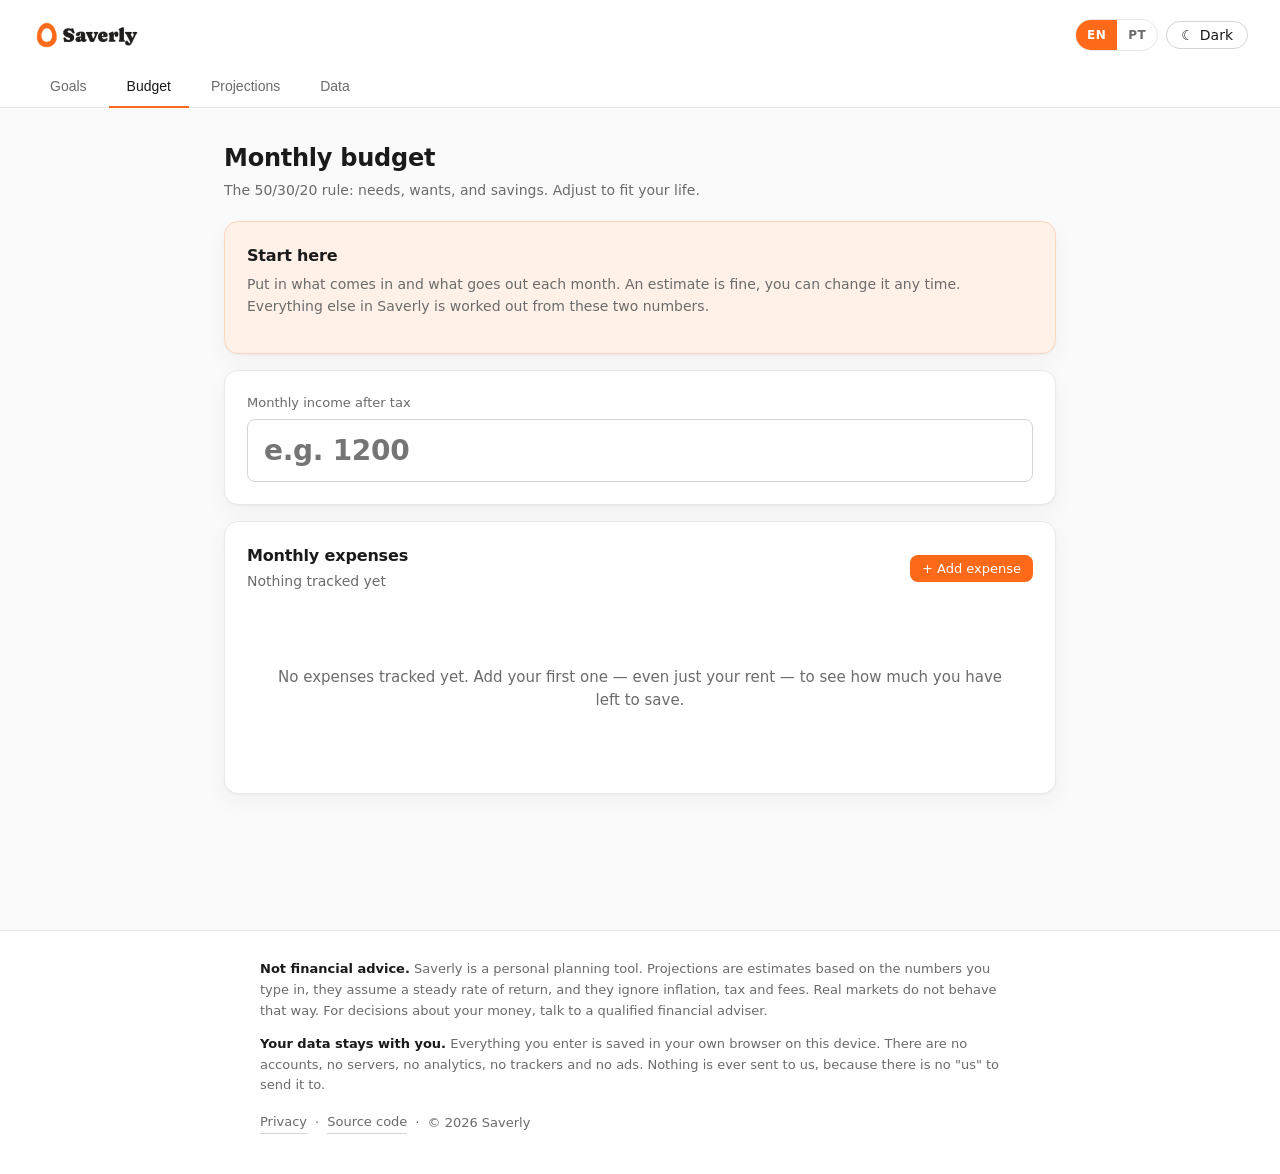
==== commit 3ea6fda1: "site bilingue portugues e ingles site bilingue portugues e ingles" ====
--- a/app.html
+++ b/app.html
@@ -77,10 +77,16 @@
           </a><span class="visually-hidden">Saverly</span>
         </h1>
       </div>
-      <button class="theme-toggle" id="theme-toggle" aria-label="Toggle theme">
+      <div class="header-actions">
+        <div class="lang" role="group" aria-label="Language">
+          <button type="button" id="lang-en" aria-pressed="true">EN</button>
+          <button type="button" id="lang-pt" aria-pressed="false">PT</button>
+        </div>
+        <button class="theme-toggle" id="theme-toggle" aria-label="Toggle theme">
         <span id="theme-toggle-icon">☾</span>
         <span id="theme-toggle-label">Dark</span>
-      </button>
+        </button>
+      </div>
     </div>
     <nav class="tabs" role="tablist">
       <button class="tab active" data-view="goals" role="tab">Goals</button>
@@ -468,6 +474,7 @@
     </div>
   </footer>
 
+  <script src="i18n.js"></script>
   <script src="app.js"></script>
 </body>
 </html>
--- a/styles.css
+++ b/styles.css
@@ -989,3 +989,30 @@
   }
   .brand-logo { height: 38px; }
 }
+
+/* ───── Header actions: language + theme ───── */
+.header-actions { display: flex; align-items: center; gap: 8px; }
+.lang {
+  display: flex;
+  border: 1px solid var(--line);
+  border-radius: 999px;
+  overflow: hidden;
+  background: var(--white);
+  flex-shrink: 0;
+}
+.lang button {
+  border: 0;
+  background: transparent;
+  color: var(--muted);
+  font: inherit;
+  font-size: 12px;
+  font-weight: 700;
+  letter-spacing: .04em;
+  padding: 6px 11px;
+  cursor: pointer;
+  min-height: 0;
+}
+.lang button[aria-pressed="true"] { background: var(--orange); color: #fff; }
+@media (max-width: 640px) {
+  .lang button { min-height: 40px; padding: 0 12px; }
+}
